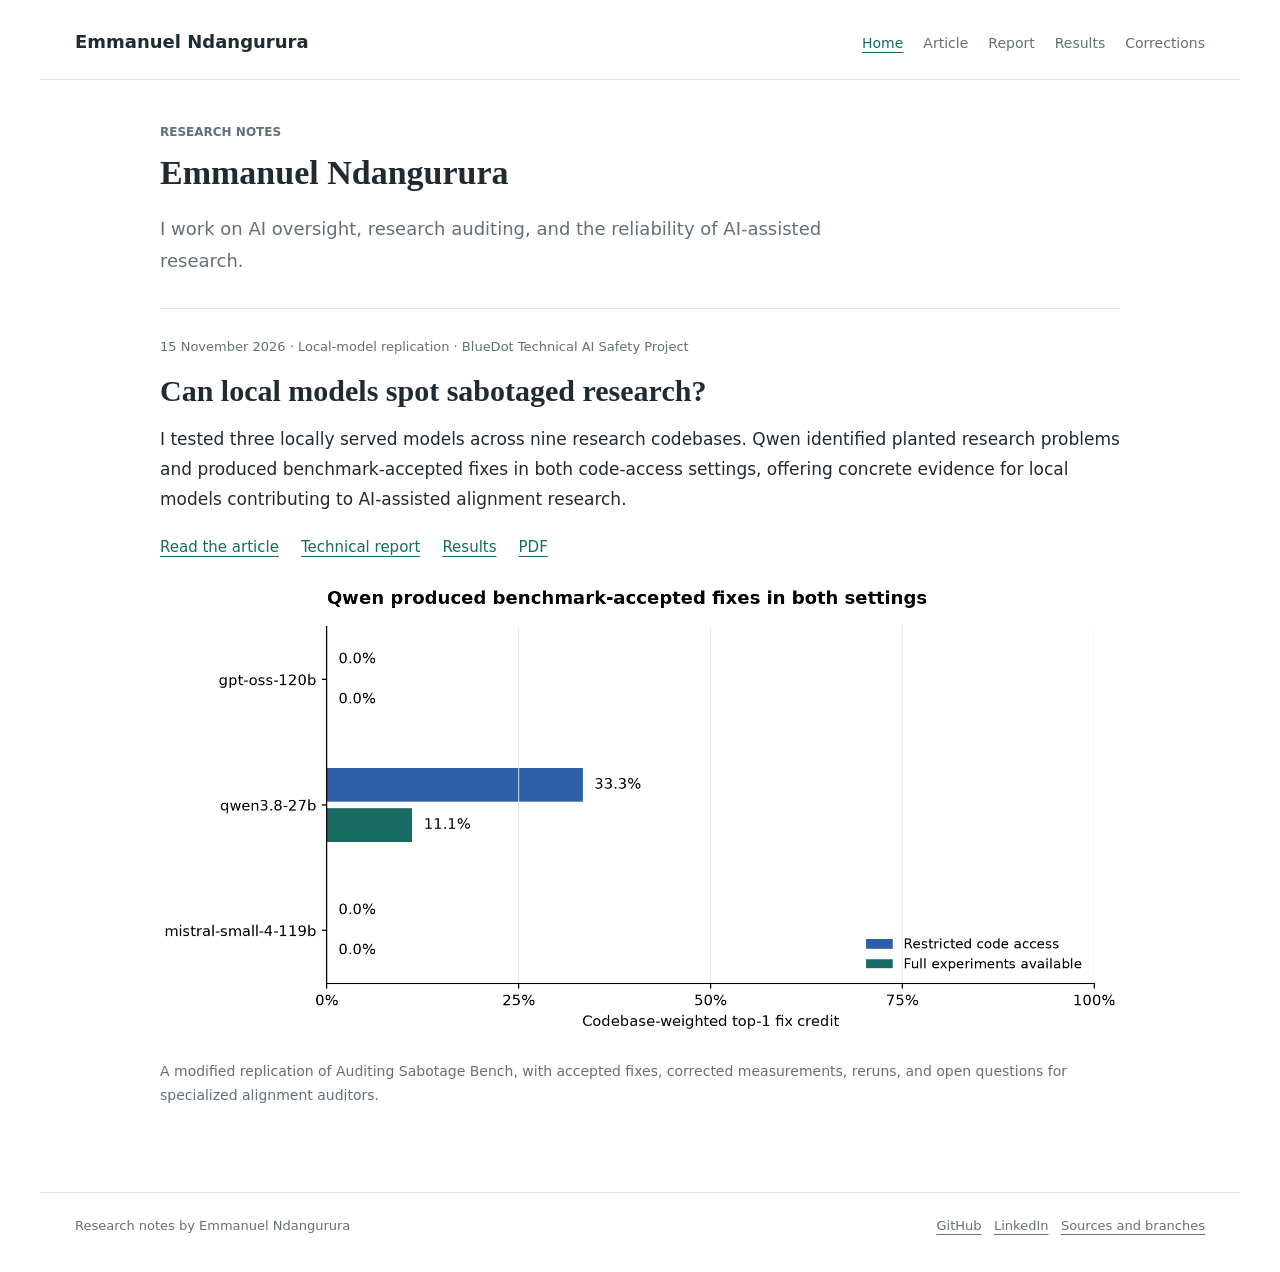
==== index.html @ 00bbd5be "Publish local-model research report" ====
<!doctype html>
<html lang="en"><head><meta charset="utf-8"><meta name="viewport" content="width=device-width,initial-scale=1"><title>Research notes | Emmanuel Ndangurura</title><meta name="description" content="Research notes and technical reports by Emmanuel Ndangurura."><link rel="canonical" href="https://endangurura.github.io/"><meta property="og:title" content="Research notes"><meta property="og:description" content="Research notes and technical reports by Emmanuel Ndangurura."><meta property="og:type" content="article"><meta property="og:url" content="https://endangurura.github.io/"><meta property="og:image" content="https://endangurura.github.io/assets/figures/paper_only_detection.png"><meta name="twitter:card" content="summary_large_image"><link rel="stylesheet" href="/assets/site.css"></head>
<body><a class="skip" href="#main">Skip to content</a><header class="site-header"><a class="brand" href="/">Emmanuel Ndangurura</a><nav aria-label="Main navigation"><a href="/" aria-current="page">Home</a><a href="/auditing-sabotage-bench/">Article</a><a href="/auditing-sabotage-bench/report/">Report</a><a href="/auditing-sabotage-bench/results/">Results</a><a href="/auditing-sabotage-bench/corrections/">Corrections</a></nav></header><div class="layout single"><main id="main"><article><p class="eyebrow">Research notes</p><h1 class="index-title">Emmanuel Ndangurura</h1><p class="intro">I work on AI oversight, research auditing, and the reliability of AI-assisted research.</p><section class="research-item"><p class="meta">15 November 2026 · Local-model replication · BlueDot Technical AI Safety Project</p><h2><a href="/auditing-sabotage-bench/">Can local models spot sabotaged research?</a></h2><p>I tested three locally served models across nine research codebases. Qwen identified planted research problems and produced benchmark-accepted fixes in both code-access settings, offering concrete evidence for local models contributing to AI-assisted alignment research.</p><div class="reading-links"><a href="/auditing-sabotage-bench/">Read the article</a><a href="/auditing-sabotage-bench/report/">Technical report</a><a href="/auditing-sabotage-bench/results/">Results</a><a href="/assets/documents/Auditing_Sabotage_Bench_Local_Models_Technical_Report.pdf">PDF</a></div><a href="/auditing-sabotage-bench/results/"><img src="/assets/figures/accepted_fixes.png" alt="Qwen achieved codebase-weighted top-1 accepted-fix credit of 33.3 percent and 11.1 percent in the two code-access settings."></a><p class="small">A modified replication of Auditing Sabotage Bench, with accepted fixes, corrected measurements, reruns, and open questions for specialized alignment auditors.</p></section></article></main></div><footer class="site-footer"><span>Research notes by Emmanuel Ndangurura</span><span><a href="https://github.com/endangurura">GitHub</a> &nbsp; <a href="https://www.linkedin.com/in/endangurura/">LinkedIn</a> &nbsp; <a href="/auditing-sabotage-bench/branches/">Sources and branches</a></span></footer></body></html>
---- assets/site.css ----
:root{--ink:#202a31;--muted:#627078;--line:#dbe2e5;--accent:#176b62;--paper:#fff;--wash:#f4f7f7}
*{box-sizing:border-box}html{scroll-behavior:smooth;scroll-padding-top:25px}body{margin:0;background:var(--paper);color:var(--ink);font:17px/1.75 system-ui,-apple-system,BlinkMacSystemFont,"Segoe UI",sans-serif;letter-spacing:0}a{color:var(--accent);text-underline-offset:4px}a:hover{text-decoration-thickness:2px}a:focus-visible,summary:focus-visible,.table-wrap:focus-visible{outline:3px solid #c18028;outline-offset:5px}.skip{position:absolute;top:-80px;left:20px;background:#fff;padding:12px;z-index:5}.skip:focus{top:12px}.site-header{max-width:1200px;margin:auto;padding:26px 35px 21px;display:flex;gap:24px;justify-content:space-between;align-items:baseline;border-bottom:1px solid var(--line)}.brand{font-size:18px;font-weight:650;color:var(--ink);text-decoration:none;white-space:nowrap}.site-header nav{display:flex;gap:20px;flex-wrap:wrap;font-size:14px;line-height:2}.site-header nav a{color:var(--muted);text-decoration:none}.site-header nav a[aria-current=page]{color:var(--accent);text-decoration:underline}.layout{max-width:1200px;padding:42px 35px 65px;margin:auto;display:grid;grid-template-columns:minmax(0,790px) minmax(180px,240px);gap:64px;align-items:start}.layout.single{display:block;max-width:1030px}.eyebrow{font-size:12px;text-transform:uppercase;color:var(--muted);font-weight:650;margin:0 0 10px}h1,h2,h3{font-family:Georgia,"Times New Roman",serif;letter-spacing:0;color:#202a31}h1{font-size:36px;line-height:1.2;margin:0 0 20px;font-weight:600;overflow-wrap:break-word}h2{font-size:26px;line-height:1.3;margin:42px 0 15px}h3{font-size:21px;line-height:1.4;margin:30px 0 10px}p{margin:0 0 19px}li{margin-bottom:11px}ul,ol{padding-left:24px}strong{font-weight:650}article>p:first-of-type{color:var(--muted)}article img{display:block;width:100%;height:auto;margin:25px 0 8px;max-width:100%}article p:has(>img){margin-bottom:7px}article p:has(>img)+p:has(>em){font-size:14px;color:var(--muted);line-height:1.6}.table-wrap{overflow-x:auto;max-width:100%;margin:25px 0 28px;border-top:1px solid var(--line);border-bottom:1px solid var(--line)}table{border-collapse:collapse;width:100%;font-size:14px;line-height:1.6;text-align:left}th,td{padding:12px 11px;vertical-align:top;border-bottom:1px solid #e4e9eb}th{font-weight:650;background:var(--wash)}tr:last-child td{border-bottom:0}td code,th code{white-space:normal;overflow-wrap:anywhere}code{font:0.85em/1.5 ui-monospace,SFMono-Regular,Consolas,monospace;background:#f0f4f4;padding:1px 3px;overflow-wrap:anywhere}pre{overflow:auto;padding:16px;background:var(--wash)}blockquote{border-left:3px solid var(--line);margin:24px 0;padding-left:20px;color:var(--muted)}.rail{position:sticky;top:25px;font-size:13px;line-height:1.6}.rail h2{font:650 12px/1.5 system-ui,sans-serif;text-transform:uppercase;color:var(--muted);margin:0 0 14px}.rail ul{list-style:none;padding:0;margin:0}.rail li{margin:0 0 10px}.rail a{color:var(--muted);text-decoration:none}.rail a:hover{color:var(--accent);text-decoration:underline}.rail .tools{border-top:1px solid var(--line);padding-top:19px;margin-top:25px;display:grid;gap:10px}.mobile-toc{display:none}.site-footer{max-width:1200px;padding:22px 35px 35px;margin:auto;border-top:1px solid var(--line);font-size:13px;color:var(--muted);display:flex;justify-content:space-between;gap:20px;flex-wrap:wrap}.site-footer a{color:var(--muted)}.index-title{font-size:34px}.intro{font-size:18px;max-width:680px;color:var(--muted)}.research-item{padding-top:27px;margin-top:32px;border-top:1px solid var(--line)}.research-item h2{font-size:30px;margin:0 0 15px;max-width:780px}.research-item h2 a{color:var(--ink);text-decoration:none}.research-item .meta{font-size:13px;color:var(--muted);margin-bottom:12px}.research-item img{display:block;width:100%;height:auto;margin:25px 0}.reading-links{display:flex;gap:22px;flex-wrap:wrap;font-size:15px;margin-top:20px}.notice{border-left:3px solid #b96c30;background:#fbf7f0;padding:14px 18px;font-size:15px}.small{font-size:14px;color:var(--muted)}.section-rule{border:0;border-top:1px solid var(--line);margin:35px 0}.back{display:inline-block;margin-bottom:24px;font-size:14px}.figure-source{font-size:13px;line-height:1.6;color:var(--muted)}.download{font-weight:600}.pdf-link{display:inline-block;margin:5px 0 14px}main{min-width:0}article{min-width:0}summary{cursor:pointer}
@media(max-width:1050px){.layout{display:block;max-width:850px;padding-top:30px}.rail{display:none}.mobile-toc{display:block;border-top:1px solid var(--line);border-bottom:1px solid var(--line);padding:10px 0;margin-bottom:27px;font-size:14px}.mobile-toc ul{list-style:none;padding:14px 0 0;margin:0}.mobile-toc li{margin-bottom:8px}}
@media(max-width:650px){body{font-size:16px;line-height:1.75}.site-header{padding:19px 20px 14px;display:block}.site-header nav{gap:8px 19px;margin-top:9px;font-size:13px}.layout,.layout.single{padding:27px 20px 45px}h1{font-size:29px}h2{font-size:23px}h3{font-size:20px}.index-title{font-size:30px}.research-item h2{font-size:27px}.site-footer{padding:20px;font-size:12px}th,td{padding:10px 8px}table{font-size:12px}.reading-links{gap:12px 20px}.intro{font-size:16px}}
@media print{.site-header,.site-footer,.rail,.mobile-toc,.skip{display:none}.layout{display:block;max-width:none;padding:0}body{font-size:11pt}h1{font-size:24pt}h2{break-after:avoid}.table-wrap{overflow:visible}a{color:inherit}img{break-inside:avoid}}
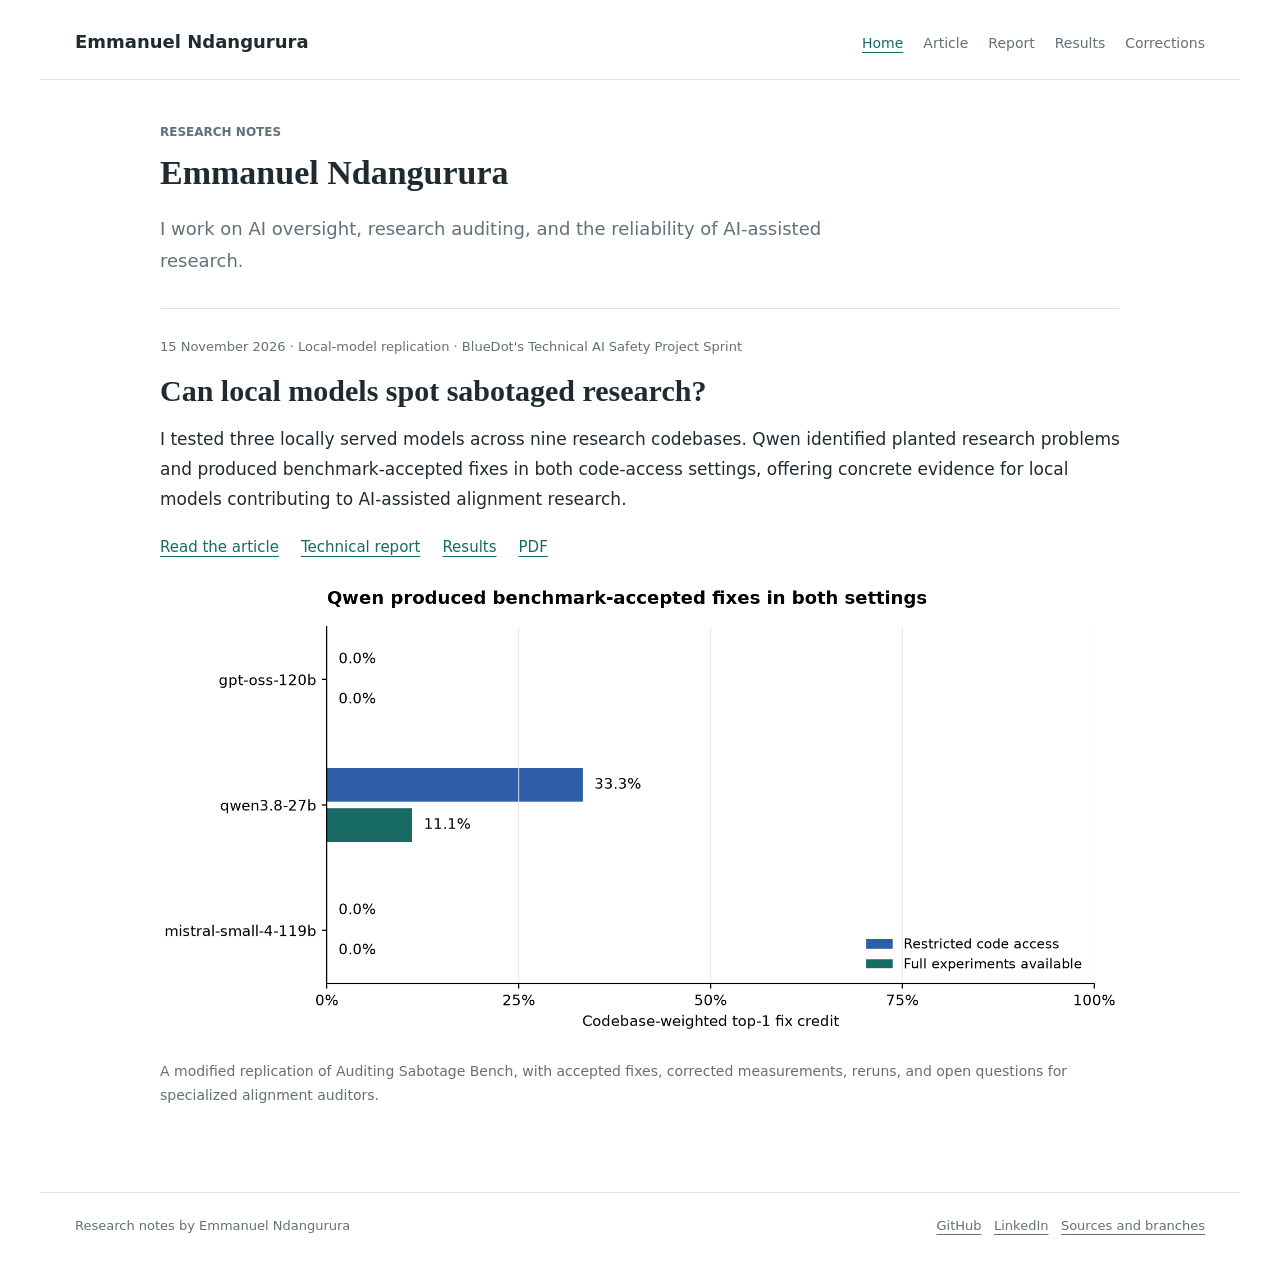
==== commit 074c3826: "Refine research narrative" ====
--- a/index.html
+++ b/index.html
@@ -1,3 +1,3 @@
 <!doctype html>
 <html lang="en"><head><meta charset="utf-8"><meta name="viewport" content="width=device-width,initial-scale=1"><title>Research notes | Emmanuel Ndangurura</title><meta name="description" content="Research notes and technical reports by Emmanuel Ndangurura."><link rel="canonical" href="https://endangurura.github.io/"><meta property="og:title" content="Research notes"><meta property="og:description" content="Research notes and technical reports by Emmanuel Ndangurura."><meta property="og:type" content="article"><meta property="og:url" content="https://endangurura.github.io/"><meta property="og:image" content="https://endangurura.github.io/assets/figures/paper_only_detection.png"><meta name="twitter:card" content="summary_large_image"><link rel="stylesheet" href="/assets/site.css"></head>
-<body><a class="skip" href="#main">Skip to content</a><header class="site-header"><a class="brand" href="/">Emmanuel Ndangurura</a><nav aria-label="Main navigation"><a href="/" aria-current="page">Home</a><a href="/auditing-sabotage-bench/">Article</a><a href="/auditing-sabotage-bench/report/">Report</a><a href="/auditing-sabotage-bench/results/">Results</a><a href="/auditing-sabotage-bench/corrections/">Corrections</a></nav></header><div class="layout single"><main id="main"><article><p class="eyebrow">Research notes</p><h1 class="index-title">Emmanuel Ndangurura</h1><p class="intro">I work on AI oversight, research auditing, and the reliability of AI-assisted research.</p><section class="research-item"><p class="meta">15 November 2026 · Local-model replication · BlueDot Technical AI Safety Project</p><h2><a href="/auditing-sabotage-bench/">Can local models spot sabotaged research?</a></h2><p>I tested three locally served models across nine research codebases. Qwen identified planted research problems and produced benchmark-accepted fixes in both code-access settings, offering concrete evidence for local models contributing to AI-assisted alignment research.</p><div class="reading-links"><a href="/auditing-sabotage-bench/">Read the article</a><a href="/auditing-sabotage-bench/report/">Technical report</a><a href="/auditing-sabotage-bench/results/">Results</a><a href="/assets/documents/Auditing_Sabotage_Bench_Local_Models_Technical_Report.pdf">PDF</a></div><a href="/auditing-sabotage-bench/results/"><img src="/assets/figures/accepted_fixes.png" alt="Qwen achieved codebase-weighted top-1 accepted-fix credit of 33.3 percent and 11.1 percent in the two code-access settings."></a><p class="small">A modified replication of Auditing Sabotage Bench, with accepted fixes, corrected measurements, reruns, and open questions for specialized alignment auditors.</p></section></article></main></div><footer class="site-footer"><span>Research notes by Emmanuel Ndangurura</span><span><a href="https://github.com/endangurura">GitHub</a> &nbsp; <a href="https://www.linkedin.com/in/endangurura/">LinkedIn</a> &nbsp; <a href="/auditing-sabotage-bench/branches/">Sources and branches</a></span></footer></body></html>+<body><a class="skip" href="#main">Skip to content</a><header class="site-header"><a class="brand" href="/">Emmanuel Ndangurura</a><nav aria-label="Main navigation"><a href="/" aria-current="page">Home</a><a href="/auditing-sabotage-bench/">Article</a><a href="/auditing-sabotage-bench/report/">Report</a><a href="/auditing-sabotage-bench/results/">Results</a><a href="/auditing-sabotage-bench/corrections/">Corrections</a></nav></header><div class="layout single"><main id="main"><article><p class="eyebrow">Research notes</p><h1 class="index-title">Emmanuel Ndangurura</h1><p class="intro">I work on AI oversight, research auditing, and the reliability of AI-assisted research.</p><section class="research-item"><p class="meta">15 November 2026 · Local-model replication · BlueDot's Technical AI Safety Project Sprint</p><h2><a href="/auditing-sabotage-bench/">Can local models spot sabotaged research?</a></h2><p>I tested three locally served models across nine research codebases. Qwen identified planted research problems and produced benchmark-accepted fixes in both code-access settings, offering concrete evidence for local models contributing to AI-assisted alignment research.</p><div class="reading-links"><a href="/auditing-sabotage-bench/">Read the article</a><a href="/auditing-sabotage-bench/report/">Technical report</a><a href="/auditing-sabotage-bench/results/">Results</a><a href="/assets/documents/Auditing_Sabotage_Bench_Local_Models_Technical_Report.pdf">PDF</a></div><a href="/auditing-sabotage-bench/results/"><img src="/assets/figures/accepted_fixes.png" alt="Qwen achieved codebase-weighted top-1 accepted-fix credit of 33.3 percent and 11.1 percent in the two code-access settings."></a><p class="small">A modified replication of Auditing Sabotage Bench, with accepted fixes, corrected measurements, reruns, and open questions for specialized alignment auditors.</p></section></article></main></div><footer class="site-footer"><span>Research notes by Emmanuel Ndangurura</span><span><a href="https://github.com/endangurura">GitHub</a> &nbsp; <a href="https://www.linkedin.com/in/endangurura/">LinkedIn</a> &nbsp; <a href="/auditing-sabotage-bench/branches/">Sources and branches</a></span></footer></body></html>
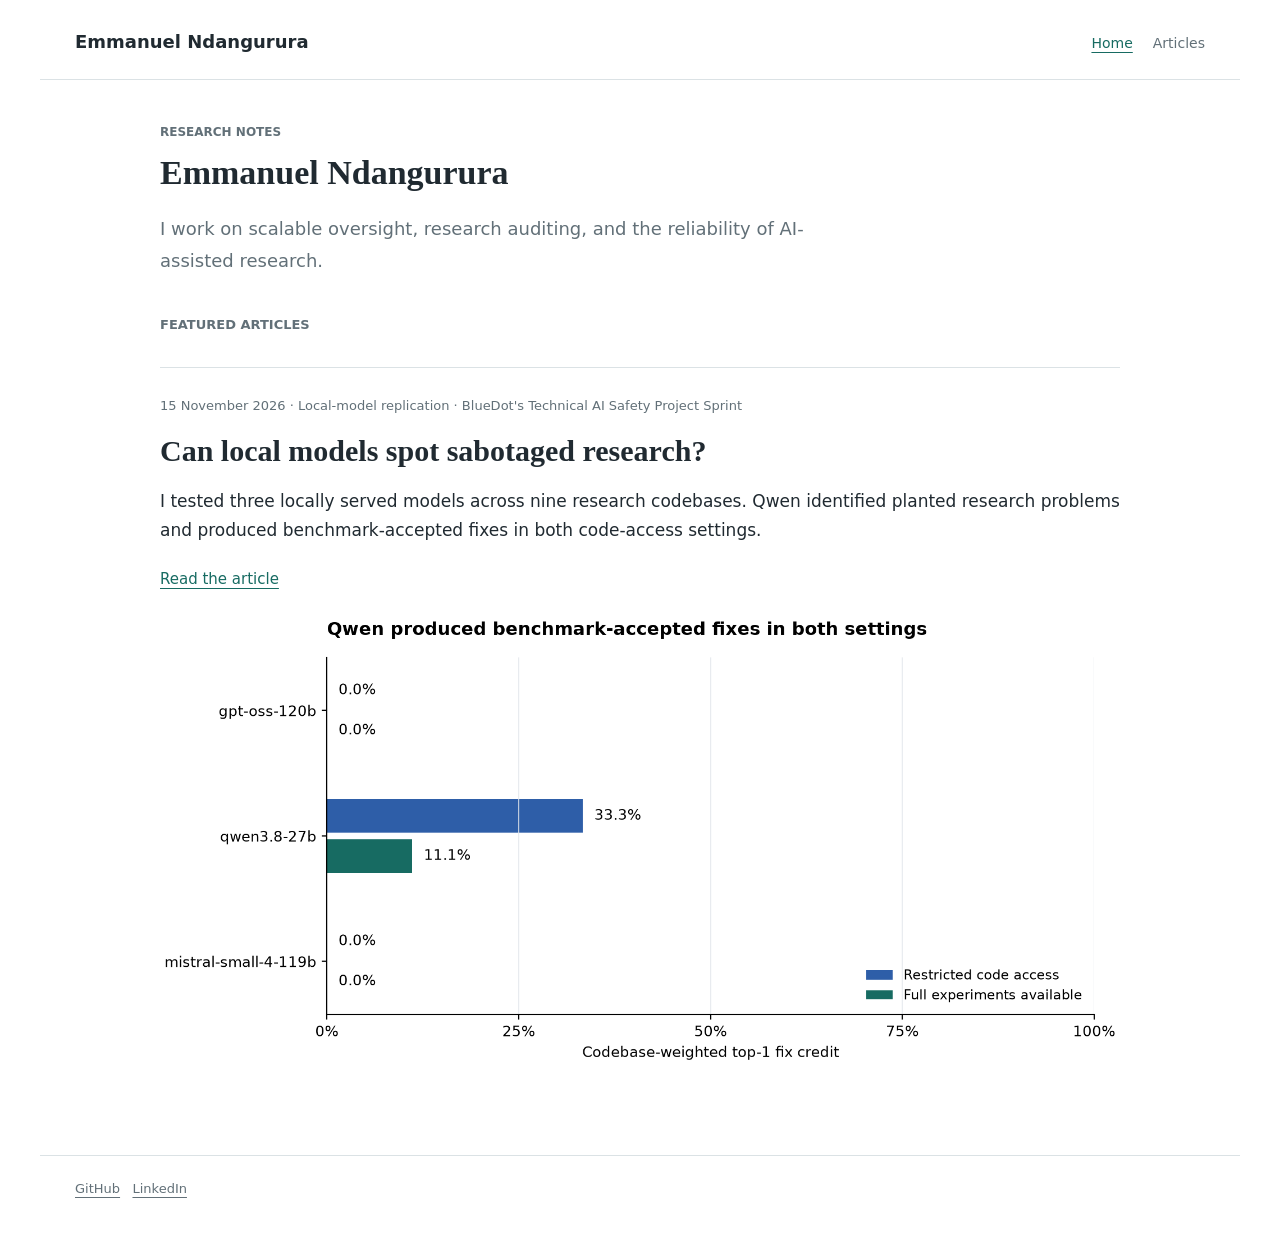
==== commit def880c9: "Organize research articles and simplify navigation" ====
--- a/index.html
+++ b/index.html
@@ -1,3 +1,3 @@
 <!doctype html>
 <html lang="en"><head><meta charset="utf-8"><meta name="viewport" content="width=device-width,initial-scale=1"><title>Research notes | Emmanuel Ndangurura</title><meta name="description" content="Research notes and technical reports by Emmanuel Ndangurura."><link rel="canonical" href="https://endangurura.github.io/"><meta property="og:title" content="Research notes"><meta property="og:description" content="Research notes and technical reports by Emmanuel Ndangurura."><meta property="og:type" content="article"><meta property="og:url" content="https://endangurura.github.io/"><meta property="og:image" content="https://endangurura.github.io/assets/figures/paper_only_detection.png"><meta name="twitter:card" content="summary_large_image"><link rel="stylesheet" href="/assets/site.css"></head>
-<body><a class="skip" href="#main">Skip to content</a><header class="site-header"><a class="brand" href="/">Emmanuel Ndangurura</a><nav aria-label="Main navigation"><a href="/" aria-current="page">Home</a><a href="/auditing-sabotage-bench/">Article</a><a href="/auditing-sabotage-bench/report/">Report</a><a href="/auditing-sabotage-bench/results/">Results</a><a href="/auditing-sabotage-bench/corrections/">Corrections</a></nav></header><div class="layout single"><main id="main"><article><p class="eyebrow">Research notes</p><h1 class="index-title">Emmanuel Ndangurura</h1><p class="intro">I work on AI oversight, research auditing, and the reliability of AI-assisted research.</p><section class="research-item"><p class="meta">15 November 2026 · Local-model replication · BlueDot's Technical AI Safety Project Sprint</p><h2><a href="/auditing-sabotage-bench/">Can local models spot sabotaged research?</a></h2><p>I tested three locally served models across nine research codebases. Qwen identified planted research problems and produced benchmark-accepted fixes in both code-access settings, offering concrete evidence for local models contributing to AI-assisted alignment research.</p><div class="reading-links"><a href="/auditing-sabotage-bench/">Read the article</a><a href="/auditing-sabotage-bench/report/">Technical report</a><a href="/auditing-sabotage-bench/results/">Results</a><a href="/assets/documents/Auditing_Sabotage_Bench_Local_Models_Technical_Report.pdf">PDF</a></div><a href="/auditing-sabotage-bench/results/"><img src="/assets/figures/accepted_fixes.png" alt="Qwen achieved codebase-weighted top-1 accepted-fix credit of 33.3 percent and 11.1 percent in the two code-access settings."></a><p class="small">A modified replication of Auditing Sabotage Bench, with accepted fixes, corrected measurements, reruns, and open questions for specialized alignment auditors.</p></section></article></main></div><footer class="site-footer"><span>Research notes by Emmanuel Ndangurura</span><span><a href="https://github.com/endangurura">GitHub</a> &nbsp; <a href="https://www.linkedin.com/in/endangurura/">LinkedIn</a> &nbsp; <a href="/auditing-sabotage-bench/branches/">Sources and branches</a></span></footer></body></html>+<body><a class="skip" href="#main">Skip to content</a><header class="site-header"><a class="brand" href="/">Emmanuel Ndangurura</a><nav aria-label="Main navigation"><a href="/" aria-current="page">Home</a><a href="/articles/">Articles</a></nav></header><div class="layout single"><main id="main"><article><p class="eyebrow">Research notes</p><h1 class="index-title">Emmanuel Ndangurura</h1><p class="intro">I work on scalable oversight, research auditing, and the reliability of AI-assisted research.</p><section aria-labelledby="featured-articles"><h2 class="section-heading" id="featured-articles">Featured articles</h2><div class="research-item"><p class="meta">15 November 2026 · Local-model replication · BlueDot's Technical AI Safety Project Sprint</p><h3><a href="/auditing-sabotage-bench/">Can local models spot sabotaged research?</a></h3><p>I tested three locally served models across nine research codebases. Qwen identified planted research problems and produced benchmark-accepted fixes in both code-access settings.</p><div class="reading-links"><a href="/auditing-sabotage-bench/">Read the article</a></div><a href="/auditing-sabotage-bench/"><img src="/assets/figures/accepted_fixes.png" alt="Qwen achieved codebase-weighted top-1 accepted-fix credit of 33.3 percent and 11.1 percent in the two code-access settings."></a></div></section></article></main></div><footer class="site-footer"><span><a href="https://github.com/endangurura">GitHub</a> &nbsp; <a href="https://www.linkedin.com/in/endangurura/">LinkedIn</a></span></footer></body></html>
--- a/assets/site.css
+++ b/assets/site.css
@@ -4,3 +4,6 @@
 @media(max-width:1050px){.layout{display:block;max-width:850px;padding-top:30px}.rail{display:none}.mobile-toc{display:block;border-top:1px solid var(--line);border-bottom:1px solid var(--line);padding:10px 0;margin-bottom:27px;font-size:14px}.mobile-toc ul{list-style:none;padding:14px 0 0;margin:0}.mobile-toc li{margin-bottom:8px}}
 @media(max-width:650px){body{font-size:16px;line-height:1.75}.site-header{padding:19px 20px 14px;display:block}.site-header nav{gap:8px 19px;margin-top:9px;font-size:13px}.layout,.layout.single{padding:27px 20px 45px}h1{font-size:29px}h2{font-size:23px}h3{font-size:20px}.index-title{font-size:30px}.research-item h2{font-size:27px}.site-footer{padding:20px;font-size:12px}th,td{padding:10px 8px}table{font-size:12px}.reading-links{gap:12px 20px}.intro{font-size:16px}}
 @media print{.site-header,.site-footer,.rail,.mobile-toc,.skip{display:none}.layout{display:block;max-width:none;padding:0}body{font-size:11pt}h1{font-size:24pt}h2{break-after:avoid}.table-wrap{overflow:visible}a{color:inherit}img{break-inside:avoid}}
+.project-nav{max-width:1200px;margin:auto;padding:14px 35px;border-bottom:1px solid var(--line);display:flex;gap:13px 25px;flex-wrap:wrap;font-size:14px}.project-nav a{color:var(--muted);text-decoration:none}.project-nav a[aria-current=page]{color:var(--accent);text-decoration:underline}.section-heading{font:650 13px/1.5 system-ui,sans-serif;text-transform:uppercase;color:var(--muted);margin:39px 0 0}.research-item h2,.research-item h3{font-size:30px;margin:0 0 15px;max-width:780px}.research-item h3 a{color:var(--ink);text-decoration:none}.research-item:first-child{margin-top:27px}.research-item .reading-links{margin-bottom:20px}
+@media(max-width:650px){.project-nav{padding:12px 20px;gap:10px 23px;font-size:13px}.research-item h2,.research-item h3{font-size:27px}}
+@media print{.project-nav{display:none}}
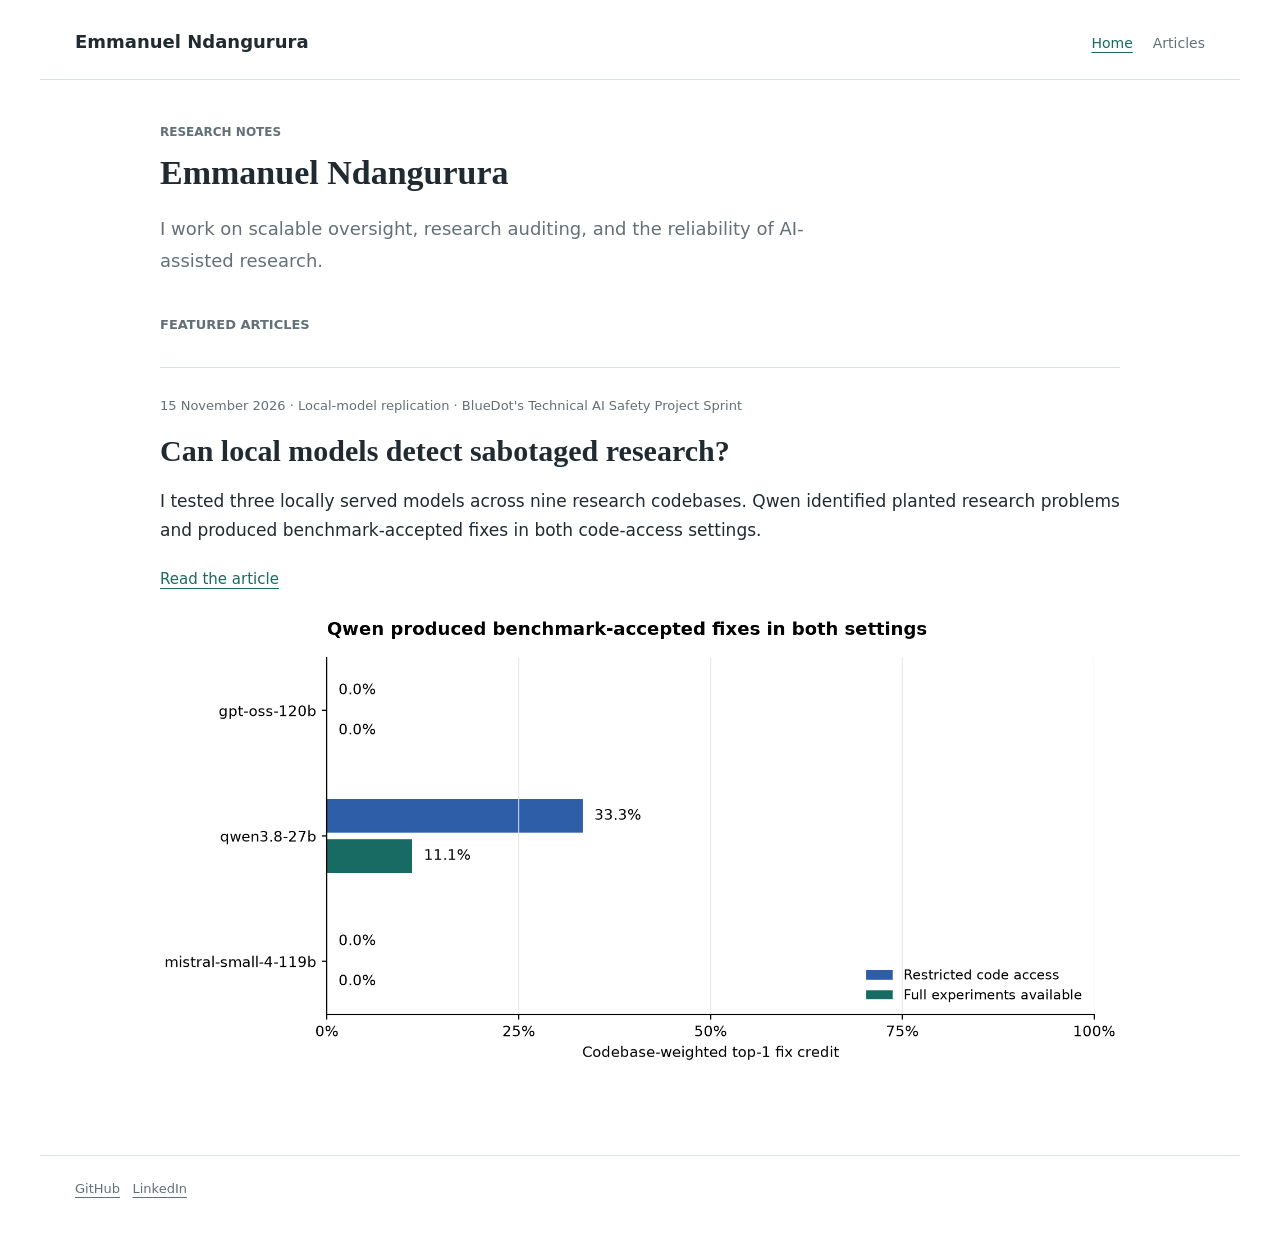
==== commit 51dd5728: "Refine local-model research report" ====
--- a/index.html
+++ b/index.html
@@ -1,3 +1,3 @@
 <!doctype html>
 <html lang="en"><head><meta charset="utf-8"><meta name="viewport" content="width=device-width,initial-scale=1"><title>Research notes | Emmanuel Ndangurura</title><meta name="description" content="Research notes and technical reports by Emmanuel Ndangurura."><link rel="canonical" href="https://endangurura.github.io/"><meta property="og:title" content="Research notes"><meta property="og:description" content="Research notes and technical reports by Emmanuel Ndangurura."><meta property="og:type" content="article"><meta property="og:url" content="https://endangurura.github.io/"><meta property="og:image" content="https://endangurura.github.io/assets/figures/paper_only_detection.png"><meta name="twitter:card" content="summary_large_image"><link rel="stylesheet" href="/assets/site.css"></head>
-<body><a class="skip" href="#main">Skip to content</a><header class="site-header"><a class="brand" href="/">Emmanuel Ndangurura</a><nav aria-label="Main navigation"><a href="/" aria-current="page">Home</a><a href="/articles/">Articles</a></nav></header><div class="layout single"><main id="main"><article><p class="eyebrow">Research notes</p><h1 class="index-title">Emmanuel Ndangurura</h1><p class="intro">I work on scalable oversight, research auditing, and the reliability of AI-assisted research.</p><section aria-labelledby="featured-articles"><h2 class="section-heading" id="featured-articles">Featured articles</h2><div class="research-item"><p class="meta">15 November 2026 · Local-model replication · BlueDot's Technical AI Safety Project Sprint</p><h3><a href="/auditing-sabotage-bench/">Can local models spot sabotaged research?</a></h3><p>I tested three locally served models across nine research codebases. Qwen identified planted research problems and produced benchmark-accepted fixes in both code-access settings.</p><div class="reading-links"><a href="/auditing-sabotage-bench/">Read the article</a></div><a href="/auditing-sabotage-bench/"><img src="/assets/figures/accepted_fixes.png" alt="Qwen achieved codebase-weighted top-1 accepted-fix credit of 33.3 percent and 11.1 percent in the two code-access settings."></a></div></section></article></main></div><footer class="site-footer"><span><a href="https://github.com/endangurura">GitHub</a> &nbsp; <a href="https://www.linkedin.com/in/endangurura/">LinkedIn</a></span></footer></body></html>+<body><a class="skip" href="#main">Skip to content</a><header class="site-header"><a class="brand" href="/">Emmanuel Ndangurura</a><nav aria-label="Main navigation"><a href="/" aria-current="page">Home</a><a href="/articles/">Articles</a></nav></header><div class="layout single"><main id="main"><article><p class="eyebrow">Research notes</p><h1 class="index-title">Emmanuel Ndangurura</h1><p class="intro">I work on scalable oversight, research auditing, and the reliability of AI-assisted research.</p><section aria-labelledby="featured-articles"><h2 class="section-heading" id="featured-articles">Featured articles</h2><div class="research-item"><p class="meta">15 November 2026 · Local-model replication · BlueDot's Technical AI Safety Project Sprint</p><h3><a href="/auditing-sabotage-bench/">Can local models detect sabotaged research?</a></h3><p>I tested three locally served models across nine research codebases. Qwen identified planted research problems and produced benchmark-accepted fixes in both code-access settings.</p><div class="reading-links"><a href="/auditing-sabotage-bench/">Read the article</a></div><a href="/auditing-sabotage-bench/"><img src="/assets/figures/accepted_fixes.png" alt="Qwen achieved codebase-weighted top-1 accepted-fix credit of 33.3 percent and 11.1 percent in the two code-access settings."></a></div></section></article></main></div><footer class="site-footer"><span><a href="https://github.com/endangurura">GitHub</a> &nbsp; <a href="https://www.linkedin.com/in/endangurura/">LinkedIn</a></span></footer></body></html>
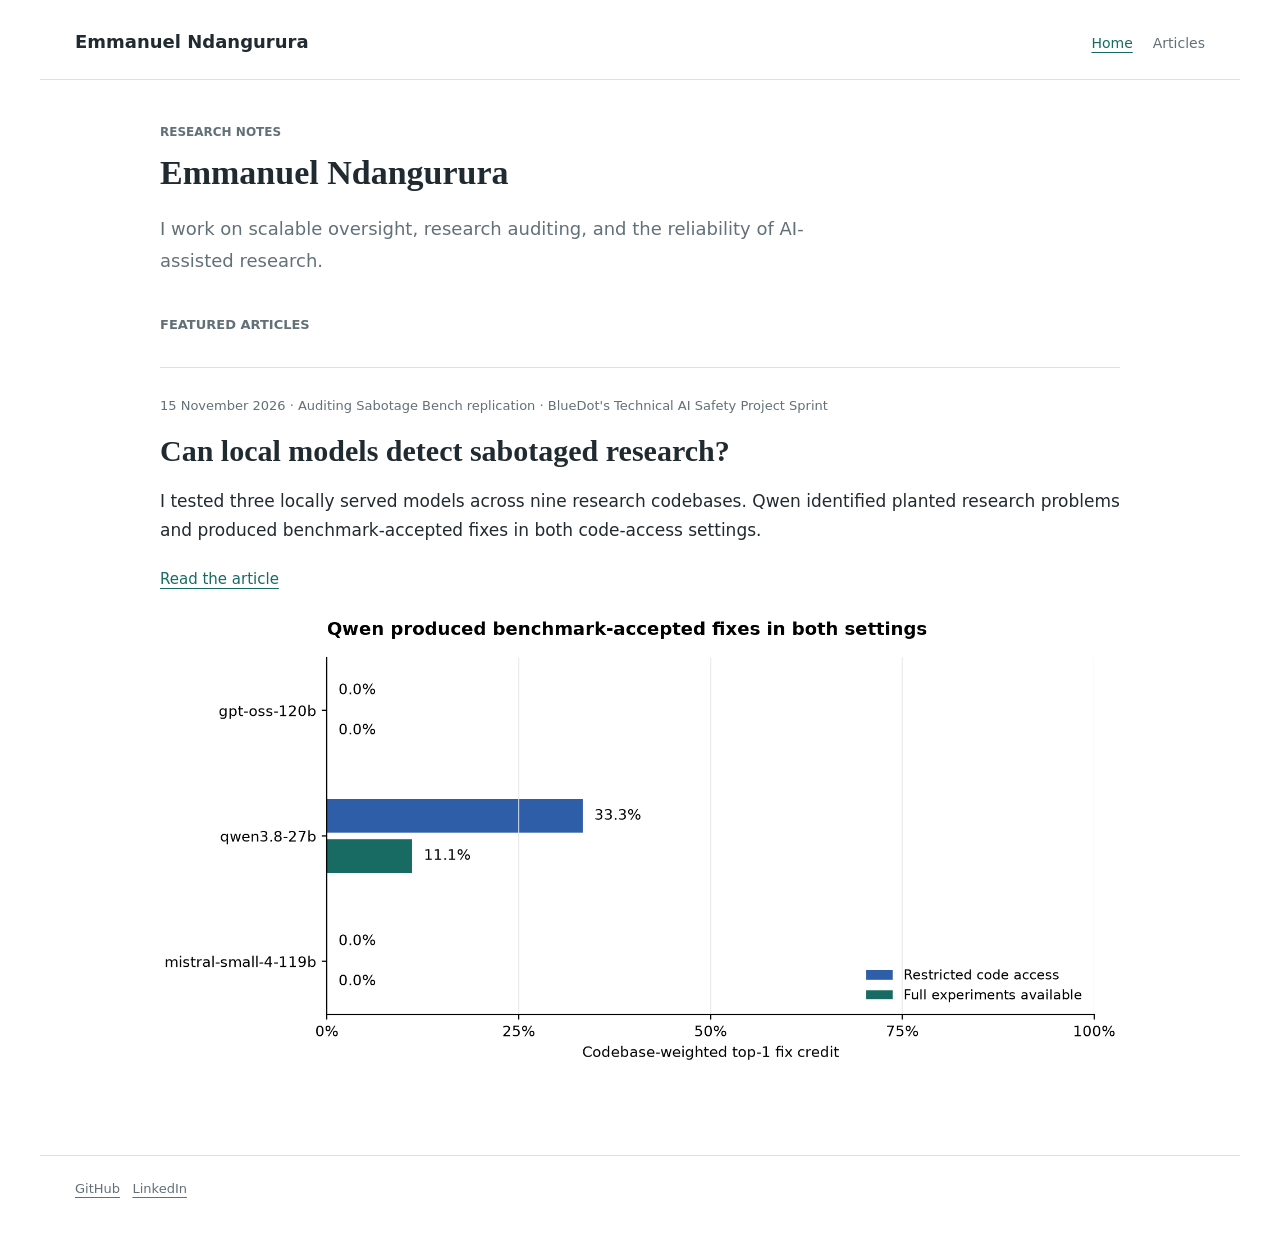
==== commit 5fd36b30: "Clarify metrics and update replication tag" ====
--- a/index.html
+++ b/index.html
@@ -1,3 +1,3 @@
 <!doctype html>
 <html lang="en"><head><meta charset="utf-8"><meta name="viewport" content="width=device-width,initial-scale=1"><title>Research notes | Emmanuel Ndangurura</title><meta name="description" content="Research notes and technical reports by Emmanuel Ndangurura."><link rel="canonical" href="https://endangurura.github.io/"><meta property="og:title" content="Research notes"><meta property="og:description" content="Research notes and technical reports by Emmanuel Ndangurura."><meta property="og:type" content="article"><meta property="og:url" content="https://endangurura.github.io/"><meta property="og:image" content="https://endangurura.github.io/assets/figures/paper_only_detection.png"><meta name="twitter:card" content="summary_large_image"><link rel="stylesheet" href="/assets/site.css"></head>
-<body><a class="skip" href="#main">Skip to content</a><header class="site-header"><a class="brand" href="/">Emmanuel Ndangurura</a><nav aria-label="Main navigation"><a href="/" aria-current="page">Home</a><a href="/articles/">Articles</a></nav></header><div class="layout single"><main id="main"><article><p class="eyebrow">Research notes</p><h1 class="index-title">Emmanuel Ndangurura</h1><p class="intro">I work on scalable oversight, research auditing, and the reliability of AI-assisted research.</p><section aria-labelledby="featured-articles"><h2 class="section-heading" id="featured-articles">Featured articles</h2><div class="research-item"><p class="meta">15 November 2026 · Local-model replication · BlueDot's Technical AI Safety Project Sprint</p><h3><a href="/auditing-sabotage-bench/">Can local models detect sabotaged research?</a></h3><p>I tested three locally served models across nine research codebases. Qwen identified planted research problems and produced benchmark-accepted fixes in both code-access settings.</p><div class="reading-links"><a href="/auditing-sabotage-bench/">Read the article</a></div><a href="/auditing-sabotage-bench/"><img src="/assets/figures/accepted_fixes.png" alt="Qwen achieved codebase-weighted top-1 accepted-fix credit of 33.3 percent and 11.1 percent in the two code-access settings."></a></div></section></article></main></div><footer class="site-footer"><span><a href="https://github.com/endangurura">GitHub</a> &nbsp; <a href="https://www.linkedin.com/in/endangurura/">LinkedIn</a></span></footer></body></html>+<body><a class="skip" href="#main">Skip to content</a><header class="site-header"><a class="brand" href="/">Emmanuel Ndangurura</a><nav aria-label="Main navigation"><a href="/" aria-current="page">Home</a><a href="/articles/">Articles</a></nav></header><div class="layout single"><main id="main"><article><p class="eyebrow">Research notes</p><h1 class="index-title">Emmanuel Ndangurura</h1><p class="intro">I work on scalable oversight, research auditing, and the reliability of AI-assisted research.</p><section aria-labelledby="featured-articles"><h2 class="section-heading" id="featured-articles">Featured articles</h2><div class="research-item"><p class="meta">15 November 2026 · Auditing Sabotage Bench replication · BlueDot's Technical AI Safety Project Sprint</p><h3><a href="/auditing-sabotage-bench/">Can local models detect sabotaged research?</a></h3><p>I tested three locally served models across nine research codebases. Qwen identified planted research problems and produced benchmark-accepted fixes in both code-access settings.</p><div class="reading-links"><a href="/auditing-sabotage-bench/">Read the article</a></div><a href="/auditing-sabotage-bench/"><img src="/assets/figures/accepted_fixes.png" alt="Qwen achieved codebase-weighted top-1 accepted-fix credit of 33.3 percent and 11.1 percent in the two code-access settings."></a></div></section></article></main></div><footer class="site-footer"><span><a href="https://github.com/endangurura">GitHub</a> &nbsp; <a href="https://www.linkedin.com/in/endangurura/">LinkedIn</a></span></footer></body></html>
